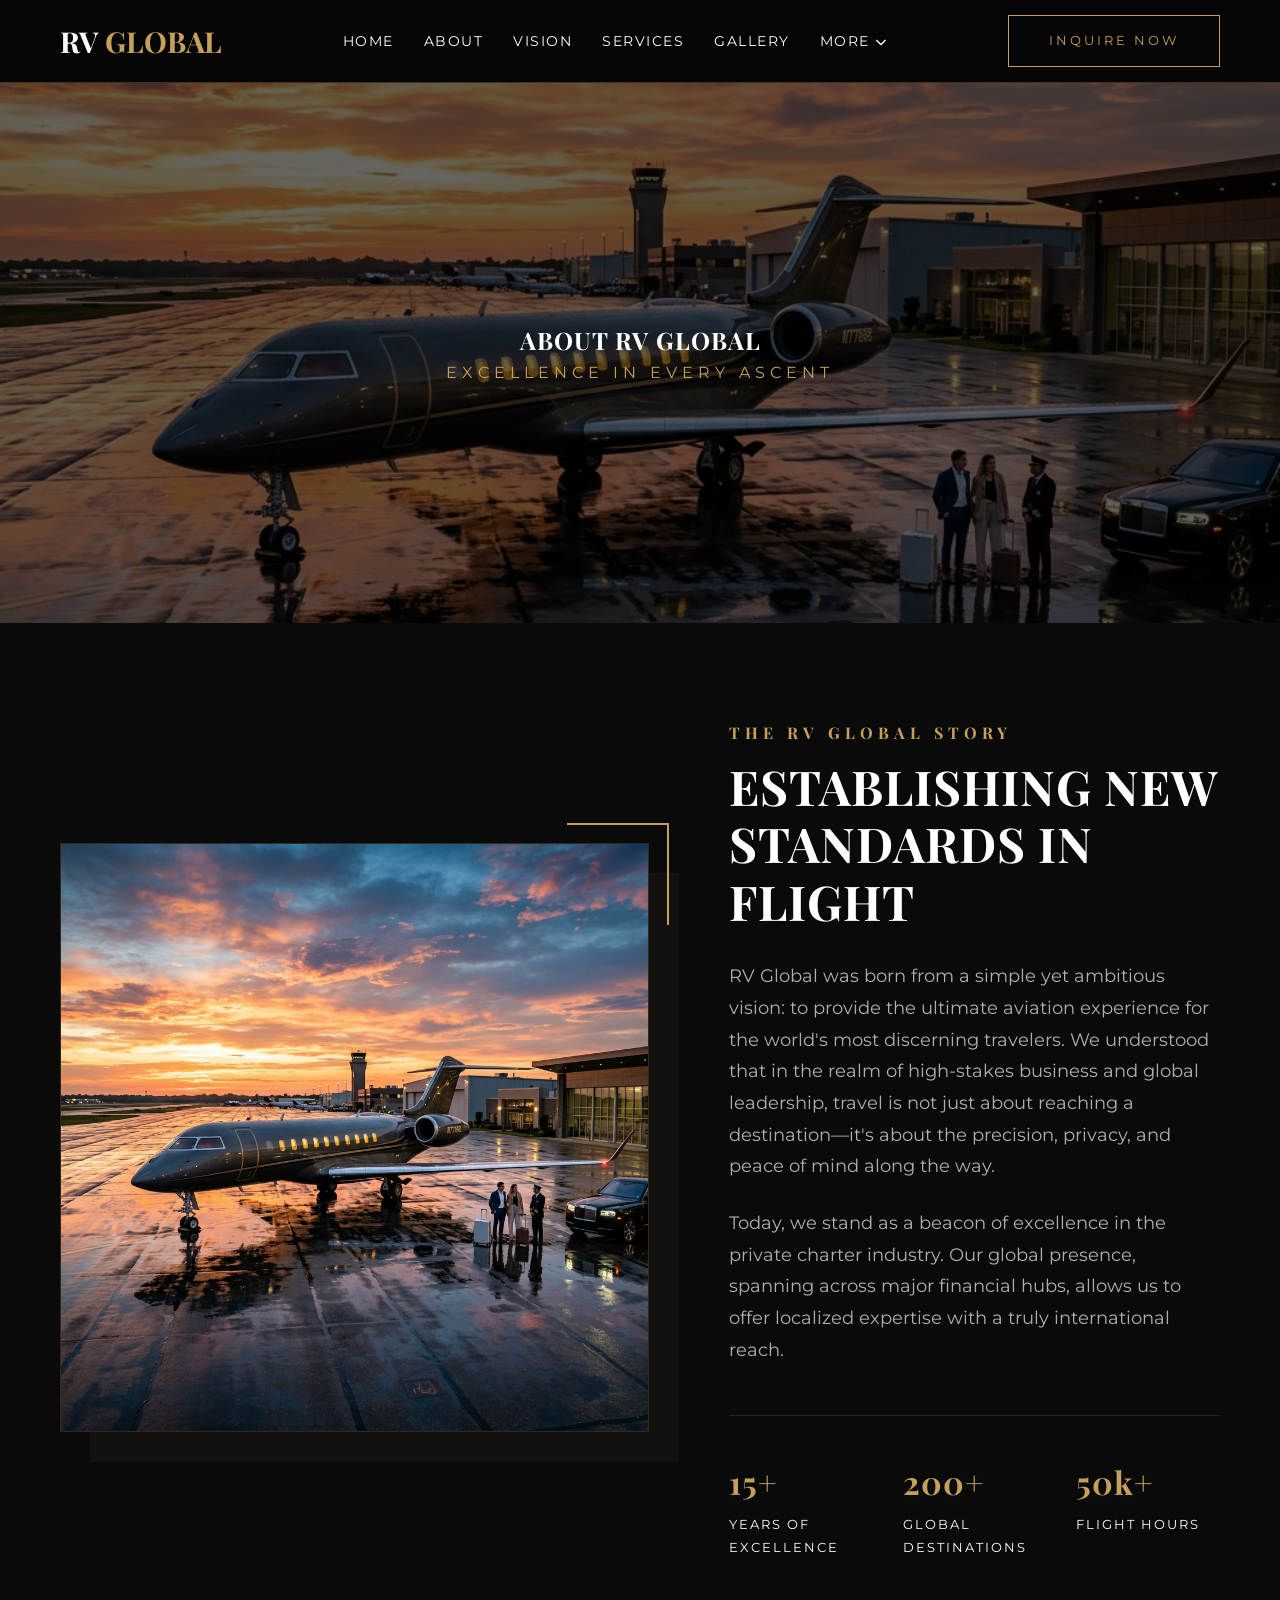
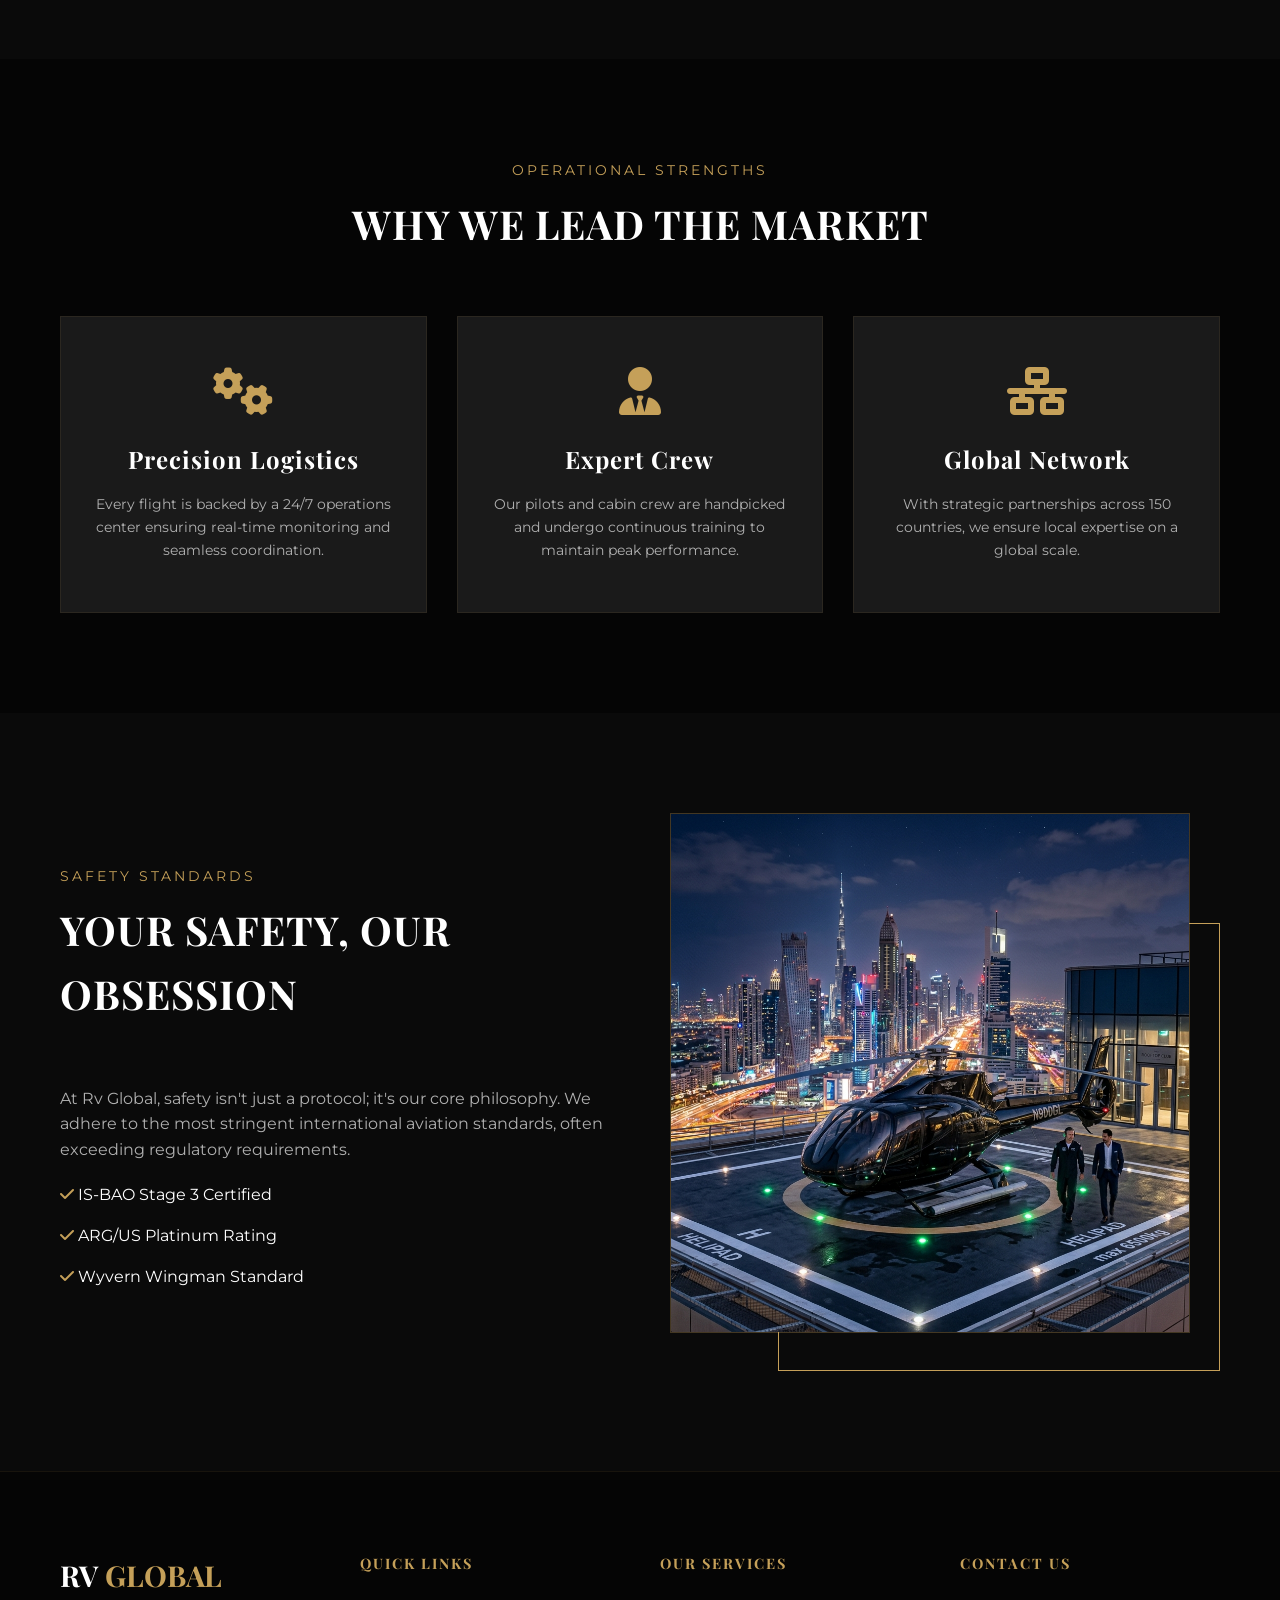
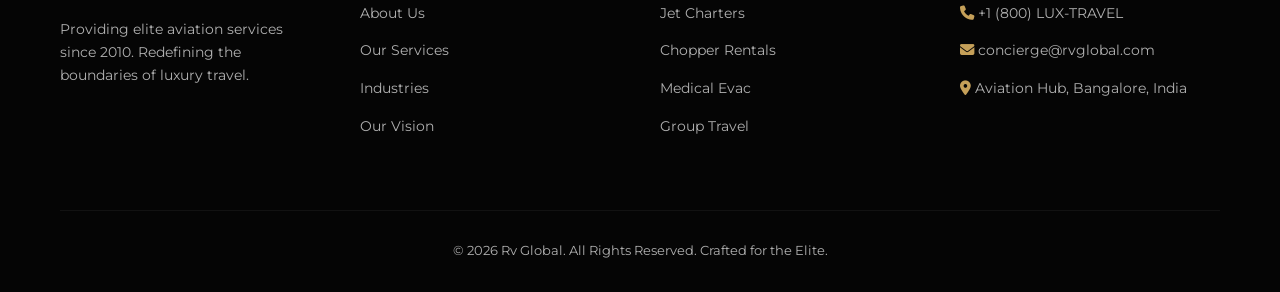
==== about.html @ 94ca82de "Initial commit: Rv Global complete website features" ====
<!DOCTYPE html>
<html lang="en">
<head>
    <meta charset="UTF-8">
    <meta name="viewport" content="width=device-width, initial-scale=1.0">
    <title>About Us | Rv Global Luxury Aviation</title>
    <link rel="preconnect" href="https://fonts.googleapis.com">
    <link rel="preconnect" href="https://fonts.gstatic.com" crossorigin>
    <link href="https://fonts.googleapis.com/css2?family=Montserrat:wght@300;400;600&family=Playfair+Display:ital,wght@0,400;0,700;1,400&display=swap" rel="stylesheet">
    <link rel="stylesheet" href="https://cdnjs.cloudflare.com/ajax/libs/font-awesome/6.4.0/css/all.min.css">
    <link rel="stylesheet" href="assets/css/style.css">
    <style>
        .inner-hero {
            height: 60vh;
            background: linear-gradient(rgba(0,0,0,0.6), rgba(0,0,0,0.6)), url('assets/img/hero_jet.png');
            background-size: cover;
            background-position: center;
            display: flex;
            align-items: center;
            justify-content: center;
            text-align: center;
        }
        .about-company-grid {
            display: grid;
            grid-template-columns: 1.2fr 1fr;
            gap: 80px;
            align-items: center;
        }
        .about-company-img {
            position: relative;
        }
        .about-company-img img {
            width: 100%;
            border: 1px solid rgba(197, 160, 89, 0.2);
            box-shadow: 30px 30px 0px rgba(197, 160, 89, 0.05);
        }
        .about-company-img::after {
            content: '';
            position: absolute;
            top: -20px;
            right: -20px;
            width: 100px;
            height: 100px;
            border-top: 2px solid var(--primary-gold);
            border-right: 2px solid var(--primary-gold);
        }
        .about-company-text h2 {
            font-size: 3rem;
            margin-bottom: 30px;
            color: var(--text-white);
            line-height: 1.2;
        }
        .about-company-text h2 span {
            color: var(--primary-gold);
            display: block;
            font-size: 1rem;
            text-transform: uppercase;
            letter-spacing: 5px;
            margin-bottom: 15px;
        }
        .about-company-text p {
            color: var(--text-gray);
            font-size: 1.1rem;
            line-height: 1.8;
            margin-bottom: 25px;
        }
        .company-stats {
            display: grid;
            grid-template-columns: repeat(3, 1fr);
            gap: 30px;
            margin-top: 50px;
            padding-top: 40px;
            border-top: 1px solid rgba(255,255,255,0.1);
        }
        .stat-item h4 {
            color: var(--primary-gold);
            font-size: 2rem;
            margin-bottom: 5px;
        }
        .stat-item p {
            font-size: 0.8rem;
            text-transform: uppercase;
            letter-spacing: 2px;
            color: var(--text-white);
            margin-bottom: 0;
        }

        @media (max-width: 992px) {
            .about-company-grid {
                grid-template-columns: 1fr;
                gap: 40px;
            }
            .about-company-text h2 {
                font-size: clamp(2rem, 8vw, 3rem);
            }
            .company-stats {
                grid-template-columns: 1fr;
                gap: 30px;
                text-align: center;
            }
            .about-company-img img {
                box-shadow: 15px 15px 0px rgba(197, 160, 89, 0.05);
            }
        }
    </style>
</head>
<body>

    <header>
        <div class="container">
            <nav>
                <a href="index.html" class="logo">RV <span>GLOBAL</span></a>
                <ul class="nav-links">
                    <li><a href="index.html">Home</a></li>
                    <li><a href="about.html">About</a></li>
                    <li><a href="vision.html">Vision</a></li>
                    <li><a href="services.html">Services</a></li>
                    <li><a href="gallery.html">Gallery</a></li>
                    <li class="dropdown">
                        <a href="javascript:void(0)" class="dropbtn">More <i class="fa-solid fa-chevron-down" style="font-size: 0.7rem;"></i></a>
                        <div class="dropdown-content">
                            <a href="industries.html">Industries</a>
                            <a href="testimonials.html">Testimonials</a>
                            <a href="why-us.html">Why Us</a>
                            <a href="contact.html">Contacts</a>
                        </div>
                    </li>
                </ul>
                <a href="contact.html" class="btn-premium">Inquire Now</a>
                <button id="mobile-menu-toggle" aria-label="Open Menu"><i class="fa-solid fa-bars"></i></button>
            </nav>
        </div>
        <div id="mobile-nav">
            <a href="index.html">Home</a>
            <a href="about.html">About Us</a>
            <a href="vision.html">Vision &amp; Mission</a>
            <a href="services.html">Services</a>
            <a href="gallery.html">Gallery</a>
            <a href="industries.html">Industries</a>
            <a href="testimonials.html">Testimonials</a>
            <a href="why-us.html">Why Choose Us</a>
            <a href="contact.html" class="mobile-nav-cta">Inquire Now</a>
        </div>
    </header>

    <section class="inner-hero">
        <div class="container">
            <h1 data-reveal>ABOUT RV GLOBAL</h1>
            <p data-reveal style="letter-spacing: 5px; text-transform: uppercase; color: var(--primary-gold);">Excellence in Every Ascent</p>
        </div>
    </section>

    <section class="section-padding">
        <div class="container">
            <div class="about-company-grid">
                <div class="about-company-img" data-reveal>
                    <img src="assets/img/hero_jet.png" alt="RV Global Private Jet">
                </div>
                <div class="about-company-text" data-reveal>
                    <h2><span>The RV Global Story</span>ESTABLISHING NEW STANDARDS IN FLIGHT</h2>
                    <p>
                        RV Global was born from a simple yet ambitious vision: to provide the ultimate aviation experience for the world's most discerning travelers. We understood that in the realm of high-stakes business and global leadership, travel is not just about reaching a destination—it's about the precision, privacy, and peace of mind along the way.
                    </p>
                    <p>
                        Today, we stand as a beacon of excellence in the private charter industry. Our global presence, spanning across major financial hubs, allows us to offer localized expertise with a truly international reach.
                    </p>
                    <div class="company-stats">
                        <div class="stat-item">
                            <h4>15+</h4>
                            <p>Years of Excellence</p>
                        </div>
                        <div class="stat-item">
                            <h4>200+</h4>
                            <p>Global Destinations</p>
                        </div>
                        <div class="stat-item">
                            <h4>50k+</h4>
                            <p>Flight Hours</p>
                        </div>
                    </div>
                </div>
            </div>
        </div>
    </section>

    <section class="section-padding" style="background: #050505;">
        <div class="container">
            <div class="section-title" data-reveal>
                <span>Operational Strengths</span>
                <h2>WHY WE LEAD THE MARKET</h2>
            </div>
            <div class="services-grid">
                <div class="service-card" data-reveal>
                    <i class="fa-solid fa-gears"></i>
                    <h3>Precision Logistics</h3>
                    <p>Every flight is backed by a 24/7 operations center ensuring real-time monitoring and seamless coordination.</p>
                </div>
                <div class="service-card" data-reveal>
                    <i class="fa-solid fa-user-tie"></i>
                    <h3>Expert Crew</h3>
                    <p>Our pilots and cabin crew are handpicked and undergo continuous training to maintain peak performance.</p>
                </div>
                <div class="service-card" data-reveal>
                    <i class="fa-solid fa-network-wired"></i>
                    <h3>Global Network</h3>
                    <p>With strategic partnerships across 150 countries, we ensure local expertise on a global scale.</p>
                </div>
            </div>
        </div>
    </section>

    <section class="section-padding">
        <div class="container">
            <div class="about-snippet">
                <div class="about-text" data-reveal>
                    <div class="section-title" style="text-align: left;">
                        <span>Safety Standards</span>
                        <h2>YOUR SAFETY, OUR OBSESSION</h2>
                    </div>
                    <p style="color: var(--text-gray); margin-bottom: 20px;">
                        At Rv Global, safety isn't just a protocol; it's our core philosophy. We adhere to the most stringent international aviation standards, often exceeding regulatory requirements.
                    </p>
                    <ul style="list-style: none; margin-bottom: 30px;">
                        <li style="margin-bottom: 15px;"><i class="fa-solid fa-check gold-text"></i> IS-BAO Stage 3 Certified</li>
                        <li style="margin-bottom: 15px;"><i class="fa-solid fa-check gold-text"></i> ARG/US Platinum Rating</li>
                        <li style="margin-bottom: 15px;"><i class="fa-solid fa-check gold-text"></i> Wyvern Wingman Standard</li>
                    </ul>
                </div>
                <div class="about-img" data-reveal>
                    <img src="assets/img/hero_chopper.png" alt="Safety First">
                </div>
            </div>
        </div>
    </section>

    <footer>
        <div class="container">
            <div class="footer-grid">
                <div class="footer-col">
                    <a href="#" class="logo">RV <span>GLOBAL</span></a>
                    <p style="margin-top: 20px; font-size: 0.9rem; color: var(--text-gray);">
                        Providing elite aviation services since 2010. Redefining the boundaries of luxury travel.
                    </p>
                </div>
                <div class="footer-col">
                    <h4>Quick Links</h4>
                    <ul class="footer-links">
                        <li><a href="about.html">About Us</a></li>
                        <li><a href="services.html">Our Services</a></li>
                        <li><a href="industries.html">Industries</a></li>
                        <li><a href="vision.html">Our Vision</a></li>
                    </ul>
                </div>
                <div class="footer-col">
                    <h4>Our Services</h4>
                    <ul class="footer-links">
                        <li><a href="#">Jet Charters</a></li>
                        <li><a href="#">Chopper Rentals</a></li>
                        <li><a href="#">Medical Evac</a></li>
                        <li><a href="#">Group Travel</a></li>
                    </ul>
                </div>
                <div class="footer-col">
                    <h4>Contact Us</h4>
                    <ul class="footer-links">
                        <li><a href="#"><i class="fa-solid fa-phone gold-text"></i> +1 (800) LUX-TRAVEL</a></li>
                        <li><a href="#"><i class="fa-solid fa-envelope gold-text"></i> concierge@rvglobal.com</a></li>
                        <li><a href="#"><i class="fa-solid fa-location-dot gold-text"></i> Aviation Hub, Bangalore, India</a></li>
                    </ul>
                </div>
            </div>
            <div class="footer-bottom">
                <p>&copy; 2026 Rv Global. All Rights Reserved. Crafted for the Elite.</p>
            </div>
        </div>
    </footer>

    <script src="assets/js/script.js"></script>
</body>
</html>
---- assets/css/style.css ----
/* 
  Rv Global - Luxury Charter & Chopper Services
  Design System: Premium Gold & Charcoal
*/

:root {
  --primary-gold: #C5A059;
  --primary-gold-light: #D4B476;
  --primary-gold-dark: #A68542;
  --bg-dark: #0A0A0A;
  --bg-card: #1A1A1A;
  --text-white: #FFFFFF;
  --text-gray: #B0B0B0;
  --accent-white: #F5F5F5;
  --transition-smooth: all 0.5s cubic-bezier(0.4, 0, 0.2, 1);
  --font-heading: 'Playfair Display', serif;
  --font-body: 'Montserrat', sans-serif;
}

* {
  margin: 0;
  padding: 0;
  box-sizing: border-box;
}

body {
  background-color: var(--bg-dark);
  color: var(--text-white);
  font-family: var(--font-body);
  line-height: 1.6;
  overflow-x: hidden;
}

h1, h2, h3, h4, .premium-font {
  font-family: var(--font-heading);
  letter-spacing: 1px;
}

/* Scrollbar */
::-webkit-scrollbar {
  width: 8px;
}

::-webkit-scrollbar-track {
  background: var(--bg-dark);
}

::-webkit-scrollbar-thumb {
  background: var(--primary-gold);
  border-radius: 10px;
}

/* Reusable Components */
.container {
  max-width: 1200px;
  margin: 0 auto;
  padding: 0 20px;
}

.section-padding {
  padding: 100px 0;
}

.btn-premium {
  display: inline-block;
  padding: 15px 40px;
  border: 1px solid var(--primary-gold);
  color: var(--primary-gold);
  text-decoration: none;
  text-transform: uppercase;
  font-size: 0.8rem;
  letter-spacing: 3px;
  background: transparent;
  transition: var(--transition-smooth);
  position: relative;
  overflow: hidden;
  cursor: pointer;
  text-align: center;
}

.btn-premium:hover {
  background: var(--primary-gold);
  color: var(--bg-dark);
}

.gold-text {
  color: var(--primary-gold);
}

/* Header */
/* Header Strip */
header {
  position: sticky;
  top: 0;
  width: 100%;
  z-index: 1000;
  padding: 15px 0;
  background: #050505;
  border-bottom: 1px solid rgba(197, 160, 89, 0.3);
  transition: var(--transition-smooth);
}

header.scrolled {
  background: rgba(5, 5, 5, 0.98);
  backdrop-filter: blur(15px);
  padding: 10px 0;
}

nav {
  display: flex;
  justify-content: space-between;
  align-items: center;
}

.logo {
  font-family: var(--font-heading);
  font-size: 1.8rem;
  font-weight: 700;
  color: var(--text-white);
  text-decoration: none;
}

.logo span {
  color: var(--primary-gold);
}

.nav-links {
  display: flex;
  list-style: none;
  gap: 30px;
  align-items: center;
}

.nav-links > li {
  position: relative;
}

.nav-links a {
  color: var(--text-white);
  text-decoration: none;
  font-size: 0.85rem;
  text-transform: uppercase;
  letter-spacing: 1.5px;
  transition: var(--transition-smooth);
  padding: 10px 0;
}

.nav-links a:hover {
  color: var(--primary-gold);
}

.nav-links > li > a::after {
  content: '';
  position: absolute;
  bottom: 0;
  left: 0;
  width: 0;
  height: 1px;
  background: var(--primary-gold);
  transition: var(--transition-smooth);
}

.nav-links > li > a:hover::after {
  width: 100%;
}

/* Navigation Dropdown */
.dropdown {
  cursor: pointer;
}

.dropdown-content {
  display: none;
  position: absolute;
  background-color: #0A0A0A;
  min-width: 220px;
  box-shadow: 0px 10px 30px rgba(0,0,0,0.8);
  z-index: 1001;
  border: 1px solid rgba(197, 160, 89, 0.2);
  top: 100%;
  left: 50%;
  transform: translateX(-50%);
  padding: 15px 0;
  backdrop-filter: blur(20px);
}

.dropdown-content a {
  color: var(--text-white);
  padding: 12px 25px;
  text-decoration: none;
  display: block;
  font-size: 0.75rem;
  text-transform: uppercase;
  letter-spacing: 2px;
  transition: var(--transition-smooth);
}

.dropdown-content a:hover {
  background-color: rgba(197, 160, 89, 0.08);
  color: var(--primary-gold);
  padding-left: 30px;
}

.dropdown:hover .dropdown-content {
  display: block;
  animation: fadeInDown 0.3s ease;
}

@keyframes fadeInDown {
  from {
    opacity: 0;
    transform: translateX(-50%) translateY(-10px);
  }
  to {
    opacity: 1;
    transform: translateX(-50%) translateY(0);
  }
}

.dropdown-content a::after {
  display: none;
}

/* Hero Section */
.hero {
  height: calc(100vh - 80px);
  width: 100%;
  position: relative;
  overflow: hidden;
}

.hero-slider {
  height: 100%;
  width: 100%;
}

.slide {
  position: absolute;
  top: 0;
  left: 0;
  width: 100%;
  height: 100%;
  opacity: 0;
  transition: opacity 1.5s ease-in-out;
  display: flex;
  align-items: center;
  justify-content: flex-start; /* Shift left */
  text-align: left; /* Align left */
}

.slide.active {
  opacity: 1;
}

.slide-bg {
  position: absolute;
  top: 0;
  left: 0;
  width: 100%;
  height: 100%;
  background-size: cover;
  background-position: center;
  transform: scale(1.1);
  transition: transform 10s linear;
}

.slide.active .slide-bg {
  transform: scale(1);
}

.hero-overlay {
  position: absolute;
  top: 0;
  left: 0;
  width: 100%;
  height: 100%;
  background: linear-gradient(to right, rgba(0,0,0,0.8) 0%, rgba(0,0,0,0.4) 50%, rgba(0,0,0,0.1) 100%);
}

.hero-content {
  position: relative;
  z-index: 10;
  max-width: 1000px;
  padding: 0;
  margin-left: 8%; /* Push from left edge */
}

.hero-content h1 {
  font-size: clamp(3.5rem, 12vw, 6.5rem);
  margin-bottom: 25px;
  line-height: 1;
  text-transform: uppercase;
  font-weight: 700;
  text-shadow: 2px 2px 20px rgba(0,0,0,0.5);
  opacity: 0;
  transform: translateX(-50px);
  transition: var(--transition-smooth);
  transition-delay: 0.5s;
}

.hero-content h1 span {
  color: var(--primary-gold);
  display: block; /* Stack the gold word for more impact */
}

.hero-content p {
  font-size: 0.9rem;
  color: var(--primary-gold); /* Tagline in gold */
  margin-bottom: 30px;
  letter-spacing: 5px;
  text-transform: uppercase;
  font-weight: 600;
  opacity: 0;
  transform: translateX(-30px); /* Slide from left */
  transition: var(--transition-smooth);
  transition-delay: 0.3s;
}

.hero-content .btn-premium {
  opacity: 0;
  transform: translateX(-30px); /* Slide from left */
  transition: var(--transition-smooth);
  transition-delay: 0.7s;
}

.slide.active .hero-content h1,
.slide.active .hero-content p,
.slide.active .hero-content .btn-premium {
  opacity: 1;
  transform: translateX(0); /* Final position */
}

/* Sections */
.section-title {
  text-align: center;
  margin-bottom: 60px;
}

.section-title h2 {
  font-size: clamp(1.8rem, 5vw, 2.5rem);
  margin-bottom: 15px;
}

.section-title span {
  display: block;
  font-family: var(--font-body);
  color: var(--primary-gold);
  font-size: 0.9rem;
  text-transform: uppercase;
  letter-spacing: 3px;
  margin-bottom: 10px;
}

/* About Snippet */
.about-snippet {
  display: grid;
  grid-template-columns: 1fr 1fr;
  gap: 60px;
  align-items: center;
}

.about-img {
  position: relative;
  padding-right: 30px;
  padding-bottom: 30px;
}

.about-img img {
  width: 100%;
  border: 1px solid rgba(197, 160, 89, 0.3);
}

.about-img::after {
  content: '';
  position: absolute;
  right: 0;
  bottom: 0;
  width: 80%;
  height: 80%;
  border: 1px solid var(--primary-gold);
  z-index: -1;
}

/* Vision & Mission */
.vision-mission-grid {
  display: grid;
  grid-template-columns: 1fr 1fr;
  gap: 80px;
  align-items: center;
}

.vm-item {
  display: flex;
  gap: 25px;
  margin-bottom: 40px;
  padding: 30px;
  background: rgba(255, 255, 255, 0.02);
  border: 1px solid rgba(197, 160, 89, 0.05);
  transition: var(--transition-smooth);
}

.vm-item:hover {
  background: rgba(197, 160, 89, 0.03);
  border-color: rgba(197, 160, 89, 0.2);
  transform: translateX(10px);
}

.vm-icon {
  font-size: 2.5rem;
  color: var(--primary-gold);
}

.vm-text h3 {
  font-size: 1.4rem;
  margin-bottom: 10px;
  color: var(--primary-gold);
}

.vm-text p {
  color: var(--text-gray);
  font-size: 0.95rem;
}

.vision-image .image-wrapper {
  position: relative;
  overflow: hidden;
}

.vision-image img {
  width: 100%;
  display: block;
  filter: grayscale(0.5);
  transition: var(--transition-smooth);
}

.vision-image:hover img {
  filter: grayscale(0);
  transform: scale(1.05);
}

.image-overlay-gold {
  position: absolute;
  top: 0;
  left: 0;
  width: 100%;
  height: 100%;
  background: linear-gradient(45deg, rgba(197, 160, 89, 0.2), transparent);
  pointer-events: none;
}

/* Services Grid */
.services-grid {
  display: grid;
  grid-template-columns: repeat(auto-fit, minmax(300px, 1fr));
  gap: 30px;
}

.service-card {
  background: var(--bg-card);
  padding: 50px 30px;
  border: 1px solid rgba(197, 160, 89, 0.1);
  transition: var(--transition-smooth);
  text-align: center;
  position: relative;
  overflow: hidden;
}

.service-card:hover {
  border-color: var(--primary-gold);
  transform: translateY(-10px);
}

.service-card i {
  font-size: 3rem;
  color: var(--primary-gold);
  margin-bottom: 25px;
  display: block;
}

.service-card h3 {
  font-size: 1.5rem;
  margin-bottom: 15px;
}

.service-card p {
  color: var(--text-gray);
  font-size: 0.9rem;
}

/* Gallery styles */
.gallery-grid {
  display: grid;
  grid-template-columns: repeat(auto-fit, minmax(280px, 1fr));
  gap: 20px;
}

.gallery-item {
  position: relative;
  overflow: hidden;
  aspect-ratio: 4/3;
  border: 1px solid rgba(197, 160, 89, 0.1);
}

.gallery-item img {
  width: 100%;
  height: 100%;
  object-fit: cover;
  transition: var(--transition-smooth);
}

.gallery-item:hover img {
  transform: scale(1.1);
}

/* Industry styles */
.industry-grid {
  display: grid;
  grid-template-columns: repeat(auto-fit, minmax(300px, 1fr));
  gap: 30px;
}

.industry-card {
  background: var(--bg-card);
  border: 1px solid rgba(197, 160, 89, 0.1);
  padding: 40px;
  transition: var(--transition-smooth);
}

.industry-card:hover {
  border-color: var(--primary-gold);
  background: #111;
  transform: translateY(-5px);
}

.industry-card h3 {
  color: var(--primary-gold);
  margin-bottom: 15px;
  font-size: 1.5rem;
}

/* Testimonial styles */
.testimonial-card {
  background: var(--bg-card);
  padding: 60px 40px;
  text-align: center;
  border: 1px solid rgba(197, 160, 89, 0.1);
  max-width: 800px;
  margin: 0 auto;
}

.testimonial-card p {
  font-style: italic;
  font-size: 1.3rem;
  margin-bottom: 30px;
  font-family: var(--font-heading);
  line-height: 1.8;
}

.testimonial-card .author {
  color: var(--primary-gold);
  font-weight: 600;
  text-transform: uppercase;
  letter-spacing: 2px;
}

/* Testimonial Slider Styles */
.testimonial-slider-container {
  position: relative;
  max-width: 900px;
  margin: 0 auto;
  overflow: hidden;
}

.testimonial-slider {
  display: flex;
  transition: transform 0.6s cubic-bezier(0.4, 0, 0.2, 1);
}

.testimonial-slide {
  min-width: 100%;
  box-sizing: border-box;
  padding: 10px;
}

.slider-nav {
  display: flex;
  align-items: center;
  justify-content: center;
  gap: 20px;
  margin-top: 30px;
}

.slider-btn {
  background: transparent;
  border: 1px solid rgba(197, 160, 89, 0.5);
  color: var(--primary-gold);
  width: 40px;
  height: 40px;
  border-radius: 50%;
  cursor: pointer;
  display: flex;
  align-items: center;
  justify-content: center;
  transition: var(--transition-smooth);
}

.slider-btn:hover {
  background: var(--primary-gold);
  color: #050505;
}

.slider-dots {
  display: flex;
  gap: 10px;
}

.slider-dots .dot {
  width: 10px;
  height: 10px;
  border-radius: 50%;
  background: rgba(197, 160, 89, 0.3);
  cursor: pointer;
  transition: var(--transition-smooth);
}

.slider-dots .dot.active {
  background: var(--primary-gold);
  transform: scale(1.2);
}

/* Why Choose Us */
.why-grid {
  display: grid;
  grid-template-columns: repeat(2, 1fr);
  gap: 40px;
}

.why-item {
  display: flex;
  gap: 20px;
  margin-bottom: 30px;
}

.why-icon {
  flex-shrink: 0;
  width: 50px;
  height: 50px;
  border: 1px solid var(--primary-gold);
  display: flex;
  align-items: center;
  justify-content: center;
  color: var(--primary-gold);
  font-size: 1.2rem;
}

.why-text h4 {
  font-size: 1.2rem;
  margin-bottom: 10px;
}

.why-text p {
  color: var(--text-gray);
  font-size: 0.9rem;
}

/* Contact Section */
.contact-section {
  position: relative;
  background-size: cover;
  background-position: center;
  background-attachment: fixed;
  overflow: hidden;
}

.contact-overlay {
  position: absolute;
  top: 0;
  left: 0;
  width: 100%;
  height: 100%;
  background: rgba(0, 0, 0, 0.85);
}

.contact-card {
  position: relative;
  z-index: 2;
  display: grid;
  grid-template-columns: 1fr 1.2fr;
  background: rgba(10, 10, 10, 0.9);
  backdrop-filter: blur(20px);
  border: 1px solid rgba(197, 160, 89, 0.1);
  overflow: hidden;
  max-width: 1000px;
  margin: 0 auto;
}

.contact-info {
  padding: 60px 40px;
  background: rgba(197, 160, 89, 0.03);
}

.contact-details {
  margin-top: 40px;
}

.detail-item {
  display: flex;
  gap: 20px;
  margin-bottom: 30px;
  align-items: center;
}

.detail-item i {
  width: 45px;
  height: 45px;
  background: var(--primary-gold);
  color: var(--bg-dark);
  display: flex;
  align-items: center;
  justify-content: center;
  font-size: 1rem;
  border-radius: 50%;
  flex-shrink: 0;
}

.detail-item p {
  font-size: 0.75rem;
  color: var(--primary-gold);
  text-transform: uppercase;
  letter-spacing: 1px;
  margin-bottom: 2px;
}

.detail-item span {
  font-size: 1rem;
  font-weight: 600;
  word-break: break-all;
}

.contact-form-wrapper {
  padding: 60px 40px;
}

.premium-form .form-group {
  margin-bottom: 20px;
}

.premium-form input,
.premium-form textarea {
  width: 100%;
  padding: 15px;
  background: rgba(255, 255, 255, 0.05);
  border: 1px solid rgba(255, 255, 255, 0.1);
  color: var(--text-white);
  font-family: var(--font-body);
  font-size: 0.9rem;
  transition: var(--transition-smooth);
}

.premium-form input:focus,
.premium-form textarea:focus {
  outline: none;
  border-color: var(--primary-gold);
  background: rgba(255, 255, 255, 0.08);
}

.premium-form textarea {
  resize: none;
}

.w-100 {
  width: 100%;
}

/* Footer */
footer {
  background: #050505;
  padding: 80px 0 30px;
  border-top: 1px solid rgba(197, 160, 89, 0.1);
}

.footer-grid {
  display: grid;
  grid-template-columns: repeat(auto-fit, minmax(200px, 1fr));
  gap: 40px;
  margin-bottom: 60px;
}

.footer-col h4 {
  color: var(--primary-gold);
  margin-bottom: 25px;
  text-transform: uppercase;
  font-size: 0.9rem;
  letter-spacing: 2px;
}

.footer-links {
  list-style: none;
}

.footer-links li {
  margin-bottom: 12px;
}

.footer-links a {
  color: var(--text-gray);
  text-decoration: none;
  font-size: 0.9rem;
  transition: var(--transition-smooth);
}

.footer-links a:hover {
  color: var(--primary-gold);
  padding-left: 5px;
}

.footer-bottom {
  text-align: center;
  padding-top: 30px;
  border-top: 1px solid rgba(255, 255, 255, 0.05);
  color: var(--text-gray);
  font-size: 0.8rem;
}

/* Animations */
[data-reveal] {
  opacity: 0;
  transform: translateY(40px);
  transition: opacity 1s ease, transform 1s ease;
}

[data-reveal].revealed {
  opacity: 1;
  transform: translateY(0);
}

/* ── Mobile Hamburger Button (hidden by default on desktop) ── */
#mobile-menu-toggle {
  display: none;
  align-items: center;
  justify-content: center;
  width: 44px;
  height: 44px;
  background: transparent;
  border: 1px solid rgba(197, 160, 89, 0.5);
  cursor: pointer;
  color: var(--primary-gold);
  font-size: 1.3rem;
  transition: var(--transition-smooth);
  z-index: 1100;
  flex-shrink: 0;
}

#mobile-menu-toggle:hover {
  background: rgba(197, 160, 89, 0.1);
}

/* ── Mobile Navigation Panel ── */
#mobile-nav {
  display: none;
  position: absolute;
  top: 100%;
  left: 0;
  width: 100%;
  background: #050505;
  border-top: 1px solid rgba(197, 160, 89, 0.2);
  border-bottom: 1px solid rgba(197, 160, 89, 0.2);
  z-index: 999;
  flex-direction: column;
  padding: 10px 0 20px;
}

#mobile-nav.open {
  display: flex;
}

#mobile-nav a {
  color: var(--text-white);
  text-decoration: none;
  padding: 14px 30px;
  font-size: 0.85rem;
  text-transform: uppercase;
  letter-spacing: 2px;
  border-bottom: 1px solid rgba(255,255,255,0.04);
  transition: var(--transition-smooth);
}

#mobile-nav a:hover {
  color: var(--primary-gold);
  background: rgba(197, 160, 89, 0.05);
  padding-left: 40px;
}

#mobile-nav .mobile-nav-cta {
  margin: 15px 30px 5px;
  padding: 14px;
  text-align: center;
  border: 1px solid var(--primary-gold);
  color: var(--primary-gold);
  letter-spacing: 3px;
}

#mobile-nav .mobile-nav-cta:hover {
  background: var(--primary-gold);
  color: #050505;
  padding-left: 14px;
}

/* ── Mobile Responsive ── */
@media (max-width: 992px) {
  .about-snippet, .why-grid, .vision-mission-grid, .contact-card {
    grid-template-columns: 1fr;
  }

  /* Hide desktop nav and Inquire Now button */
  .nav-links {
    display: none;
  }

  nav .btn-premium {
    display: none;
  }

  /* Show hamburger button */
  #mobile-menu-toggle {
    display: flex;
  }

  .logo {
    font-size: 1.4rem;
  }

  .hero-content {
    margin-left: 0;
    padding: 20px;
    max-width: 100%;
    text-align: center;
  }

  .slide {
    justify-content: center;
    text-align: center;
  }

  .hero-content h1 {
    font-size: clamp(2.5rem, 10vw, 4rem);
    text-align: center;
  }

  .hero-content h1 span {
    display: inline;
  }

  .hero-content p {
    text-align: center;
  }

  .contact-info, .contact-form-wrapper {
    padding: 40px 20px;
  }

  .contact-card {
    max-width: 100%;
  }

  .footer-grid {
    grid-template-columns: 1fr 1fr;
    gap: 40px 20px;
    padding: 0 20px;
  }

  .footer-col:first-child,
  .footer-col:last-child {
    grid-column: span 2;
  }

  .footer-links li {
    margin-bottom: 15px;
  }
}

/* ── Extra Small Devices ── */
@media (max-width: 480px) {
  .logo {
    font-size: 1.2rem;
  }
}
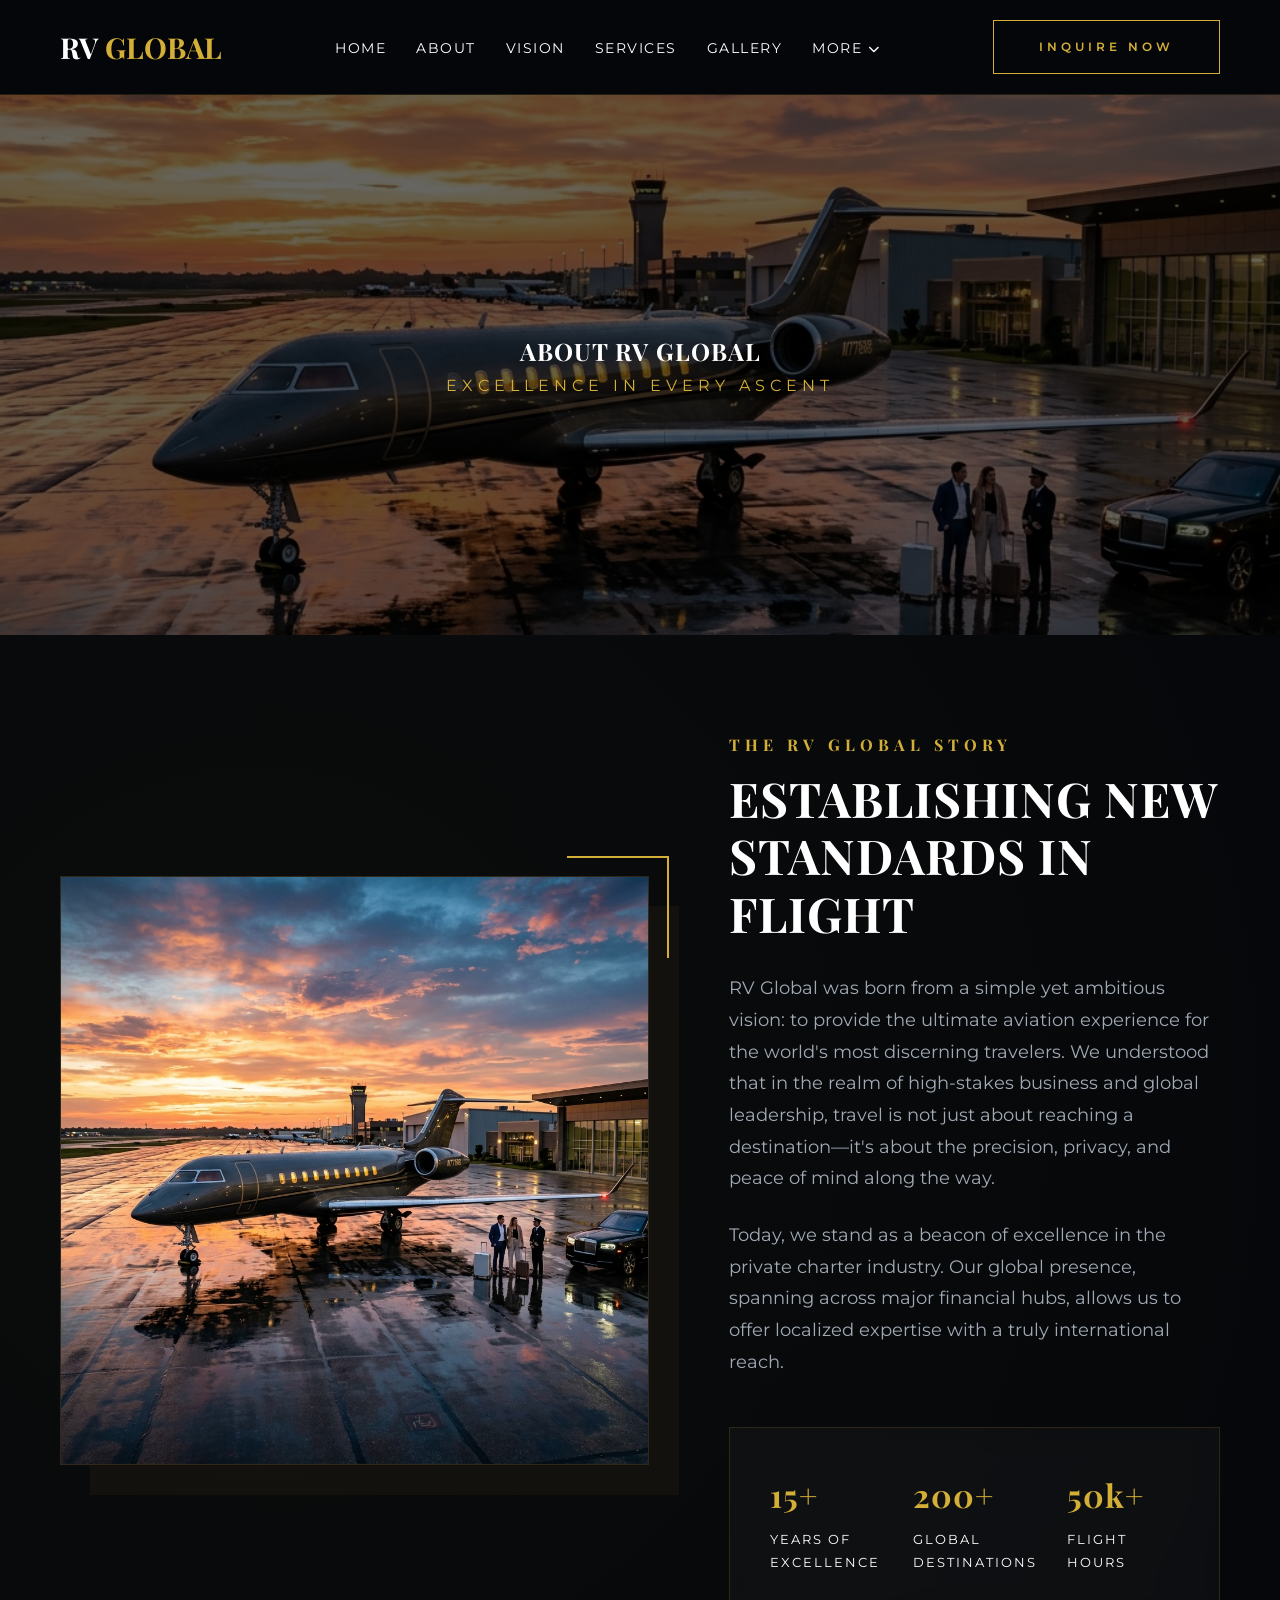
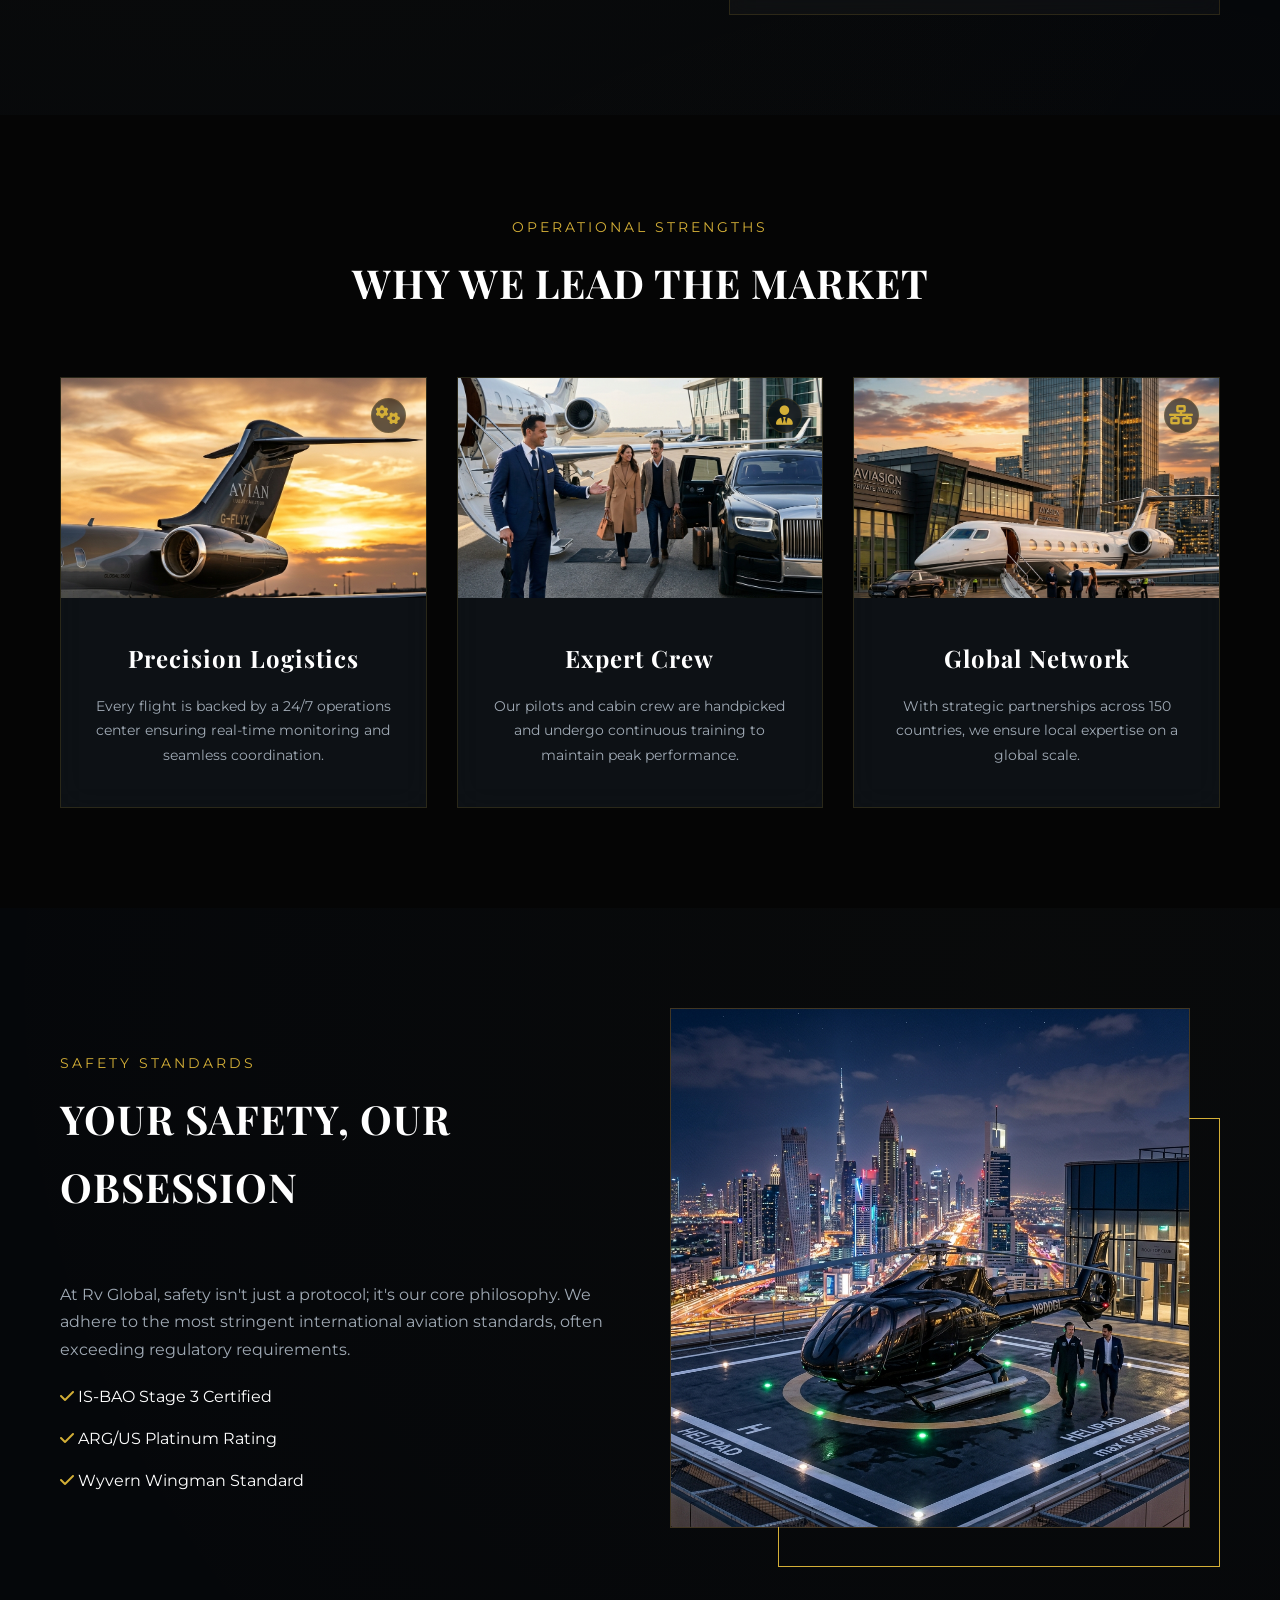
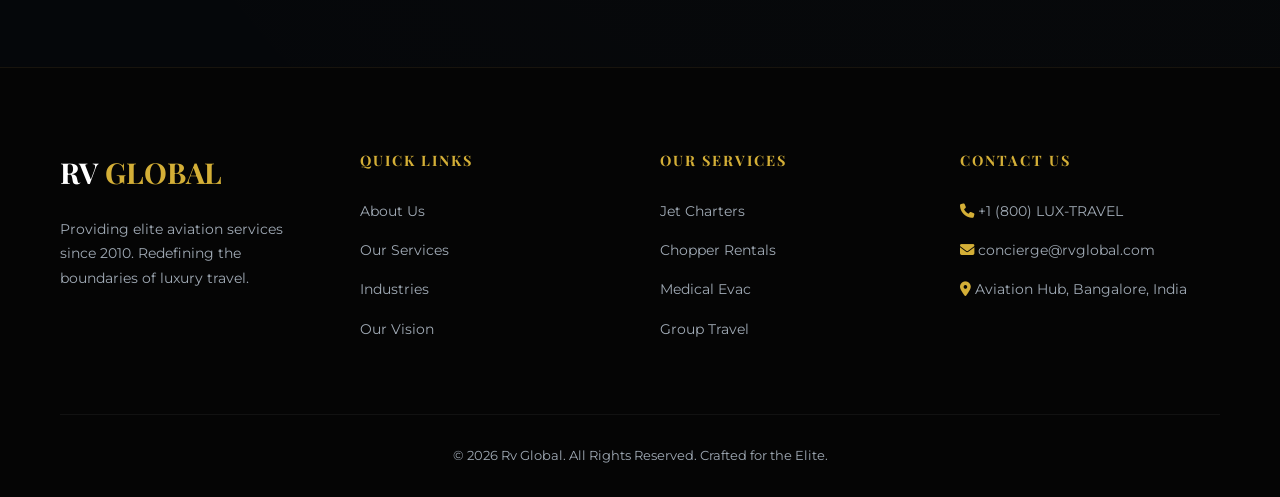
==== commit 631d9adc: "feat: implement premium Midnight & Champagne theme and integrate high-end imagery across all pages" ====
--- a/about.html
+++ b/about.html
@@ -69,8 +69,10 @@
             grid-template-columns: repeat(3, 1fr);
             gap: 30px;
             margin-top: 50px;
-            padding-top: 40px;
-            border-top: 1px solid rgba(255,255,255,0.1);
+            padding: 40px;
+            background: var(--glass-bg);
+            border: 1px solid var(--glass-border);
+            backdrop-filter: blur(10px);
         }
         .stat-item h4 {
             color: var(--primary-gold);
@@ -191,19 +193,34 @@
             </div>
             <div class="services-grid">
                 <div class="service-card" data-reveal>
-                    <i class="fa-solid fa-gears"></i>
-                    <h3>Precision Logistics</h3>
-                    <p>Every flight is backed by a 24/7 operations center ensuring real-time monitoring and seamless coordination.</p>
+                    <div class="service-img">
+                        <img src="assets/img/vision_mission.png" alt="Precision Logistics">
+                    </div>
+                    <div class="service-content">
+                        <i class="fa-solid fa-gears" style="position: absolute; top: 20px; right: 20px; font-size: 1.2rem; color: var(--primary-gold); background: rgba(5,7,10,0.6); width: 35px; height: 35px; display: flex; align-items: center; justify-content: center; border-radius: 50%; border: 1px solid var(--glass-border); backdrop-filter: blur(5px);"></i>
+                        <h3>Precision Logistics</h3>
+                        <p>Every flight is backed by a 24/7 operations center ensuring real-time monitoring and seamless coordination.</p>
+                    </div>
                 </div>
                 <div class="service-card" data-reveal>
-                    <i class="fa-solid fa-user-tie"></i>
-                    <h3>Expert Crew</h3>
-                    <p>Our pilots and cabin crew are handpicked and undergo continuous training to maintain peak performance.</p>
+                    <div class="service-img">
+                        <img src="assets/img/concierge.png" alt="Expert Crew">
+                    </div>
+                    <div class="service-content">
+                        <i class="fa-solid fa-user-tie" style="position: absolute; top: 20px; right: 20px; font-size: 1.2rem; color: var(--primary-gold); background: rgba(5,7,10,0.6); width: 35px; height: 35px; display: flex; align-items: center; justify-content: center; border-radius: 50%; border: 1px solid var(--glass-border); backdrop-filter: blur(5px);"></i>
+                        <h3>Expert Crew</h3>
+                        <p>Our pilots and cabin crew are handpicked and undergo continuous training to maintain peak performance.</p>
+                    </div>
                 </div>
                 <div class="service-card" data-reveal>
-                    <i class="fa-solid fa-network-wired"></i>
-                    <h3>Global Network</h3>
-                    <p>With strategic partnerships across 150 countries, we ensure local expertise on a global scale.</p>
+                    <div class="service-img">
+                        <img src="assets/img/industry_finance.png" alt="Global Network">
+                    </div>
+                    <div class="service-content">
+                        <i class="fa-solid fa-network-wired" style="position: absolute; top: 20px; right: 20px; font-size: 1.2rem; color: var(--primary-gold); background: rgba(5,7,10,0.6); width: 35px; height: 35px; display: flex; align-items: center; justify-content: center; border-radius: 50%; border: 1px solid var(--glass-border); backdrop-filter: blur(5px);"></i>
+                        <h3>Global Network</h3>
+                        <p>With strategic partnerships across 150 countries, we ensure local expertise on a global scale.</p>
+                    </div>
                 </div>
             </div>
         </div>
--- a/assets/css/style.css
+++ b/assets/css/style.css
@@ -4,17 +4,20 @@
 */
 
 :root {
-  --primary-gold: #C5A059;
-  --primary-gold-light: #D4B476;
-  --primary-gold-dark: #A68542;
-  --bg-dark: #0A0A0A;
-  --bg-card: #1A1A1A;
+  --primary-gold: #D4AF37;
+  --primary-gold-light: #F1D592;
+  --primary-gold-dark: #B8860B;
+  --bg-dark: #05070A;
+  --bg-card: rgba(15, 20, 25, 0.8);
   --text-white: #FFFFFF;
-  --text-gray: #B0B0B0;
-  --accent-white: #F5F5F5;
-  --transition-smooth: all 0.5s cubic-bezier(0.4, 0, 0.2, 1);
+  --text-gray: #A0AAB5;
+  --accent-white: #F5F7FA;
+  --glass-bg: rgba(255, 255, 255, 0.03);
+  --glass-border: rgba(212, 175, 55, 0.15);
+  --transition-smooth: all 0.6s cubic-bezier(0.2, 0, 0.2, 1);
   --font-heading: 'Playfair Display', serif;
   --font-body: 'Montserrat', sans-serif;
+  --shadow-gold: 0 10px 30px rgba(212, 175, 55, 0.1);
 }
 
 * {
@@ -25,9 +28,12 @@
 
 body {
   background-color: var(--bg-dark);
+  background-image: 
+    radial-gradient(circle at 20% 30%, rgba(212, 175, 55, 0.03) 0%, transparent 40%),
+    radial-gradient(circle at 80% 70%, rgba(212, 175, 55, 0.02) 0%, transparent 40%);
   color: var(--text-white);
   font-family: var(--font-body);
-  line-height: 1.6;
+  line-height: 1.7;
   overflow-x: hidden;
 }
 
@@ -63,24 +69,27 @@
 
 .btn-premium {
   display: inline-block;
-  padding: 15px 40px;
+  padding: 16px 45px;
   border: 1px solid var(--primary-gold);
   color: var(--primary-gold);
   text-decoration: none;
   text-transform: uppercase;
-  font-size: 0.8rem;
-  letter-spacing: 3px;
+  font-size: 0.75rem;
+  font-weight: 600;
+  letter-spacing: 4px;
   background: transparent;
   transition: var(--transition-smooth);
   position: relative;
   overflow: hidden;
   cursor: pointer;
   text-align: center;
+  backdrop-filter: blur(5px);
 }
 
 .btn-premium:hover {
   background: var(--primary-gold);
   color: var(--bg-dark);
+  box-shadow: 0 0 20px rgba(212, 175, 55, 0.3);
 }
 
 .gold-text {
@@ -94,9 +103,10 @@
   top: 0;
   width: 100%;
   z-index: 1000;
-  padding: 15px 0;
-  background: #050505;
-  border-bottom: 1px solid rgba(197, 160, 89, 0.3);
+  padding: 20px 0;
+  background: rgba(5, 7, 10, 0.9);
+  backdrop-filter: blur(20px);
+  border-bottom: 1px solid var(--glass-border);
   transition: var(--transition-smooth);
 }
 
@@ -172,16 +182,16 @@
 .dropdown-content {
   display: none;
   position: absolute;
-  background-color: #0A0A0A;
-  min-width: 220px;
-  box-shadow: 0px 10px 30px rgba(0,0,0,0.8);
+  background-color: rgba(5, 7, 10, 0.95);
+  min-width: 240px;
+  box-shadow: 0px 20px 50px rgba(0,0,0,0.5);
   z-index: 1001;
-  border: 1px solid rgba(197, 160, 89, 0.2);
+  border: 1px solid var(--glass-border);
   top: 100%;
   left: 50%;
   transform: translateX(-50%);
-  padding: 15px 0;
-  backdrop-filter: blur(20px);
+  padding: 20px 0;
+  backdrop-filter: blur(30px);
 }
 
 .dropdown-content a {
@@ -393,16 +403,18 @@
   display: flex;
   gap: 25px;
   margin-bottom: 40px;
-  padding: 30px;
-  background: rgba(255, 255, 255, 0.02);
-  border: 1px solid rgba(197, 160, 89, 0.05);
+  padding: 40px;
+  background: var(--glass-bg);
+  backdrop-filter: blur(10px);
+  border: 1px solid var(--glass-border);
   transition: var(--transition-smooth);
 }
 
 .vm-item:hover {
-  background: rgba(197, 160, 89, 0.03);
-  border-color: rgba(197, 160, 89, 0.2);
-  transform: translateX(10px);
+  background: rgba(212, 175, 55, 0.05);
+  border-color: var(--primary-gold);
+  transform: translateY(-5px);
+  box-shadow: var(--shadow-gold);
 }
 
 .vm-icon {
@@ -457,24 +469,60 @@
 
 .service-card {
   background: var(--bg-card);
-  padding: 50px 30px;
-  border: 1px solid rgba(197, 160, 89, 0.1);
+  padding: 0;
+  backdrop-filter: blur(15px);
+  border: 1px solid var(--glass-border);
   transition: var(--transition-smooth);
   text-align: center;
   position: relative;
   overflow: hidden;
+  display: flex;
+  flex-direction: column;
 }
 
 .service-card:hover {
   border-color: var(--primary-gold);
-  transform: translateY(-10px);
+  transform: translateY(-15px);
+  box-shadow: var(--shadow-gold);
+}
+
+.service-img {
+  height: 220px;
+  overflow: hidden;
+  position: relative;
+}
+
+.service-img img {
+  width: 100%;
+  height: 100%;
+  object-fit: cover;
+  transition: var(--transition-smooth);
+}
+
+.service-card:hover .service-img img {
+  transform: scale(1.1);
 }
 
 .service-card i {
-  font-size: 3rem;
-  color: var(--primary-gold);
-  margin-bottom: 25px;
-  display: block;
+  position: absolute;
+  top: 20px;
+  right: 20px;
+  font-size: 1.5rem;
+  color: var(--primary-gold);
+  z-index: 2;
+  background: rgba(5, 7, 10, 0.6);
+  width: 45px;
+  height: 45px;
+  display: flex;
+  align-items: center;
+  justify-content: center;
+  border-radius: 50%;
+  backdrop-filter: blur(5px);
+  border: 1px solid var(--glass-border);
+}
+
+.service-content {
+  padding: 40px 30px;
 }
 
 .service-card h3 {
@@ -490,15 +538,21 @@
 /* Gallery styles */
 .gallery-grid {
   display: grid;
-  grid-template-columns: repeat(auto-fit, minmax(280px, 1fr));
-  gap: 20px;
+  grid-template-columns: repeat(auto-fit, minmax(350px, 1fr));
+  gap: 30px;
 }
 
 .gallery-item {
   position: relative;
   overflow: hidden;
-  aspect-ratio: 4/3;
-  border: 1px solid rgba(197, 160, 89, 0.1);
+  aspect-ratio: 16/10;
+  border: 1px solid var(--glass-border);
+  transition: var(--transition-smooth);
+}
+
+.gallery-item:hover {
+  border-color: var(--primary-gold);
+  box-shadow: var(--shadow-gold);
 }
 
 .gallery-item img {
@@ -521,39 +575,91 @@
 
 .industry-card {
   background: var(--bg-card);
-  border: 1px solid rgba(197, 160, 89, 0.1);
-  padding: 40px;
-  transition: var(--transition-smooth);
+  padding: 0;
+  backdrop-filter: blur(10px);
+  border: 1px solid var(--glass-border);
+  transition: var(--transition-smooth);
+  overflow: hidden;
+  display: flex;
+  flex-direction: column;
 }
 
 .industry-card:hover {
   border-color: var(--primary-gold);
-  background: #111;
-  transform: translateY(-5px);
+  transform: translateY(-15px);
+  box-shadow: var(--shadow-gold);
+}
+
+.industry-img {
+  height: 200px;
+  overflow: hidden;
+  position: relative;
+}
+
+.industry-img img {
+  width: 100%;
+  height: 100%;
+  object-fit: cover;
+  transition: var(--transition-smooth);
+}
+
+.industry-card:hover .industry-img img {
+  transform: scale(1.1);
+}
+
+.industry-content {
+  padding: 40px;
 }
 
 .industry-card h3 {
   color: var(--primary-gold);
   margin-bottom: 15px;
   font-size: 1.5rem;
+}
+
+.industry-card p {
+  color: var(--text-gray);
+  font-size: 0.95rem;
+  line-height: 1.7;
 }
 
 /* Testimonial styles */
 .testimonial-card {
   background: var(--bg-card);
-  padding: 60px 40px;
+  padding: 60px 50px;
   text-align: center;
-  border: 1px solid rgba(197, 160, 89, 0.1);
-  max-width: 800px;
+  backdrop-filter: blur(20px);
+  border: 1px solid var(--glass-border);
+  max-width: 450px;
   margin: 0 auto;
+  box-shadow: 0 30px 60px rgba(0,0,0,0.4);
+  display: flex;
+  flex-direction: column;
+  align-items: center;
+}
+
+.testimonial-avatar {
+  width: 100px;
+  height: 100px;
+  border-radius: 50%;
+  overflow: hidden;
+  margin-bottom: 25px;
+  border: 2px solid var(--primary-gold);
+  box-shadow: var(--shadow-gold);
+}
+
+.testimonial-avatar img {
+  width: 100%;
+  height: 100%;
+  object-fit: cover;
 }
 
 .testimonial-card p {
   font-style: italic;
-  font-size: 1.3rem;
-  margin-bottom: 30px;
-  font-family: var(--font-heading);
+  font-size: 1rem;
   line-height: 1.8;
+  color: var(--accent-white);
+  margin-bottom: 20px;
 }
 
 .testimonial-card .author {
@@ -643,14 +749,16 @@
 
 .why-icon {
   flex-shrink: 0;
-  width: 50px;
-  height: 50px;
+  width: 60px;
+  height: 60px;
+  background: var(--glass-bg);
   border: 1px solid var(--primary-gold);
   display: flex;
   align-items: center;
   justify-content: center;
   color: var(--primary-gold);
-  font-size: 1.2rem;
+  font-size: 1.4rem;
+  box-shadow: var(--shadow-gold);
 }
 
 .why-text h4 {
@@ -686,12 +794,13 @@
   z-index: 2;
   display: grid;
   grid-template-columns: 1fr 1.2fr;
-  background: rgba(10, 10, 10, 0.9);
-  backdrop-filter: blur(20px);
-  border: 1px solid rgba(197, 160, 89, 0.1);
-  overflow: hidden;
-  max-width: 1000px;
+  background: rgba(5, 7, 10, 0.85);
+  backdrop-filter: blur(30px);
+  border: 1px solid var(--glass-border);
+  overflow: hidden;
+  max-width: 1100px;
   margin: 0 auto;
+  box-shadow: 0 50px 100px rgba(0,0,0,0.6);
 }
 
 .contact-info {
